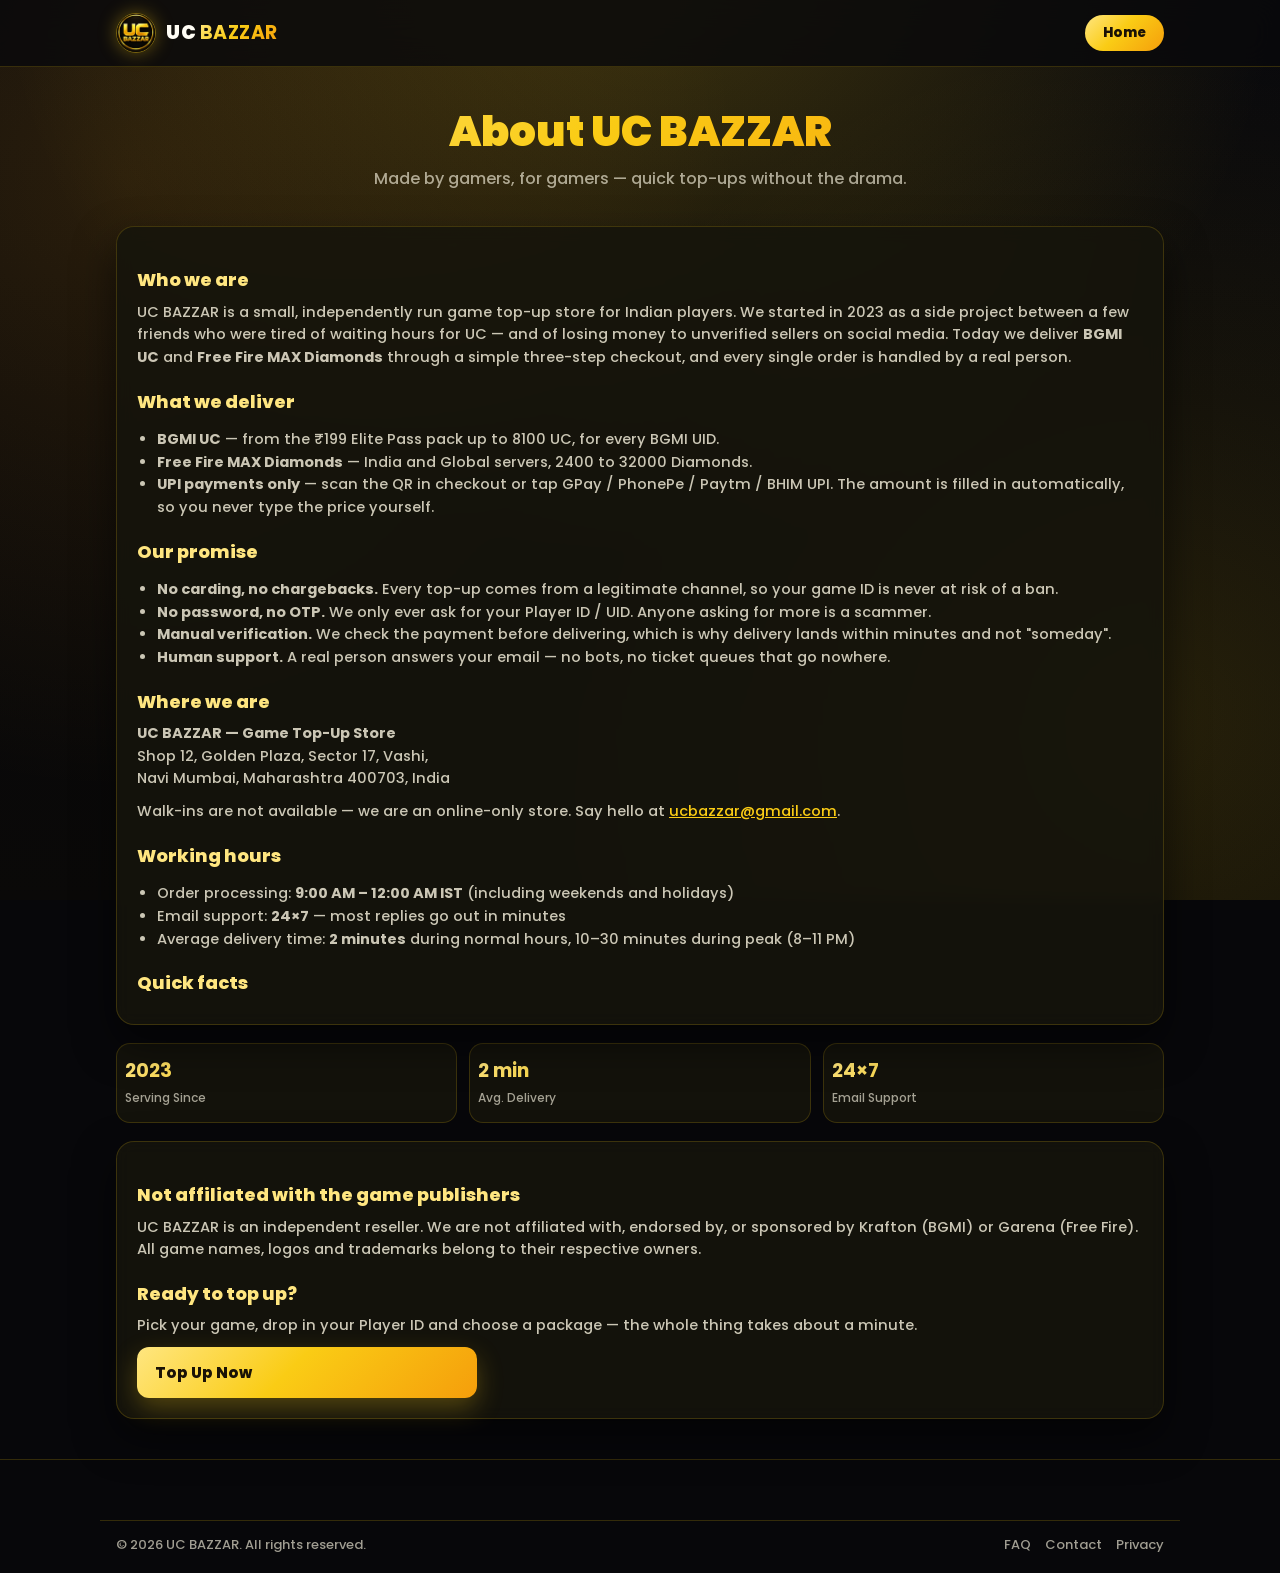
==== about.html @ 2f3c51be "Updated 1.0" ====
<!doctype html>
<html lang="en">
<head>
<meta charset="utf-8" />
<meta name="viewport" content="width=device-width, initial-scale=1" />
<title>About Us — UC BAZZAR</title>
<meta name="description" content="About UC BAZZAR — a fast, secure BGMI UC and Free Fire MAX diamond top-up store for Indian players. Real support, UPI-only payments, no carding and no ID ban risk." />
<link rel="icon" href="Assests/uc_bazzar_logo.jpg" />
<link href="https://fonts.googleapis.com/css2?family=Poppins:wght@500;600;700;800;900&display=swap" rel="stylesheet" />
<link rel="stylesheet" href="styles.css" />
</head>
<body class="gradient-bg">
<div class="bg-glow" aria-hidden="true"></div>
<header class="site-header">
  <div class="wrap header-inner">
    <a class="brand" href="index.html"><img class="brand-logo" src="Assests/uc_bazzar_logo.jpg" alt="UC BAZZAR" /><span class="brand-name">UC <b>BAZZAR</b></span></a>
    <a class="home-btn" href="index.html">Home</a>
  </div>
</header>

<main class="wrap">
  <div class="page-head"><h1>About UC BAZZAR</h1><p>Made by gamers, for gamers — quick top-ups without the drama.</p></div>

  <div class="card prose">
    <h2>Who we are</h2>
    <p>UC BAZZAR is a small, independently run game top-up store for Indian players. We started in 2023 as a
    side project between a few friends who were tired of waiting hours for UC — and of losing money to
    unverified sellers on social media. Today we deliver <b>BGMI UC</b> and <b>Free Fire MAX Diamonds</b>
    through a simple three-step checkout, and every single order is handled by a real person.</p>

    <h2>What we deliver</h2>
    <ul>
      <li><b>BGMI UC</b> — from the ₹199 Elite Pass pack up to 8100 UC, for every BGMI UID.</li>
      <li><b>Free Fire MAX Diamonds</b> — India and Global servers, 2400 to 32000 Diamonds.</li>
      <li><b>UPI payments only</b> — scan the QR in checkout or tap GPay / PhonePe / Paytm / BHIM UPI.
          The amount is filled in automatically, so you never type the price yourself.</li>
    </ul>

    <h2>Our promise</h2>
    <ul>
      <li><b>No carding, no chargebacks.</b> Every top-up comes from a legitimate channel, so your game ID is never at risk of a ban.</li>
      <li><b>No password, no OTP.</b> We only ever ask for your Player ID / UID. Anyone asking for more is a scammer.</li>
      <li><b>Manual verification.</b> We check the payment before delivering, which is why delivery lands within minutes and not "someday".</li>
      <li><b>Human support.</b> A real person answers your email — no bots, no ticket queues that go nowhere.</li>
    </ul>

    <h2>Where we are</h2>
    <p><b>UC BAZZAR — Game Top-Up Store</b><br />
    Shop 12, Golden Plaza, Sector 17, Vashi,<br />
    Navi Mumbai, Maharashtra 400703, India</p>
    <p class="muted">Walk-ins are not available — we are an online-only store. Say hello at
    <a data-email data-email-text href="#">…</a>.</p>

    <h2>Working hours</h2>
    <ul>
      <li>Order processing: <b>9:00 AM – 12:00 AM IST</b> (including weekends and holidays)</li>
      <li>Email support: <b>24×7</b> — most replies go out in minutes</li>
      <li>Average delivery time: <b>2 minutes</b> during normal hours, 10–30 minutes during peak (8–11 PM)</li>
    </ul>

    <h2>Quick facts</h2>
  </div>

  <div class="stats" style="margin-bottom:18px">
    <div class="stat"><b>2023</b><span>Serving Since</span></div>
    <div class="stat"><b>2 min</b><span>Avg. Delivery</span></div>
    <div class="stat"><b>24×7</b><span>Email Support</span></div>
  </div>

  <div class="card prose">
    <h2>Not affiliated with the game publishers</h2>
    <p>UC BAZZAR is an independent reseller. We are not affiliated with, endorsed by, or sponsored by
    Krafton (BGMI) or Garena (Free Fire). All game names, logos and trademarks belong to their respective owners.</p>

    <h2>Ready to top up?</h2>
    <p>Pick your game, drop in your Player ID and choose a package — the whole thing takes about a minute.</p>
    <a class="btn btn-primary" href="index.html#store" style="max-width:340px">Top Up Now</a>
  </div>
</main>

<footer class="site-footer">
  <div class="wrap footer-bottom">
    <span>© <span data-year>2026</span> UC BAZZAR. All rights reserved.</span>
    <span class="tag-row"><a href="faq.html">FAQ</a><a href="contact.html">Contact</a><a href="privacy.html">Privacy</a></span>
  </div>
</footer>
<script src="config.js"></script>
</body>
</html>
---- styles.css ----
/* ==========================================================================
   UC BAZZAR — dark + gold/yellow gaming theme
   ========================================================================== */

:root {
  --bg:          #07070a;
  --bg-soft:     #100f0c;
  --panel:       rgba(22, 20, 12, 0.86);
  --panel-2:     rgba(28, 25, 14, 0.9);
  --line:        rgba(250, 204, 21, 0.18);
  --line-strong: rgba(250, 204, 21, 0.45);
  --text:        #fffdf5;
  --muted:       rgba(255, 250, 230, 0.62);
  --gold-1:      #ffe680;
  --gold-2:      #facc15;
  --gold-3:      #f59e0b;
  --grad:        linear-gradient(135deg, var(--gold-1) 0%, var(--gold-2) 45%, var(--gold-3) 100%);
  --radius:      18px;
  --shadow:      0 18px 40px rgba(0, 0, 0, 0.55);
}

* { box-sizing: border-box; }

html, body { margin: 0; padding: 0; }

body {
  min-height: 100%;
  background: var(--bg);
  color: var(--text);
  font-family: "Poppins", system-ui, -apple-system, "Segoe UI", sans-serif;
  font-weight: 500;
  line-height: 1.55;
  -webkit-font-smoothing: antialiased;
  overflow-x: hidden;
}

/* ambient yellow glow behind everything */
.bg-glow {
  position: fixed;
  inset: 0;
  z-index: -1;
  pointer-events: none;
  background:
    radial-gradient(circle at 50% -10%, rgba(250, 204, 21, 0.22) 0%, transparent 55%),
    radial-gradient(circle at 10% 20%, rgba(245, 158, 11, 0.14) 0%, transparent 45%),
    radial-gradient(circle at 90% 80%, rgba(250, 204, 21, 0.12) 0%, transparent 50%),
    linear-gradient(180deg, #0a0a0d 0%, var(--bg) 45%, #0a0908 100%);
}

img { max-width: 100%; display: block; }
a { color: inherit; text-decoration: none; }
h1, h2, h3, h4 { margin: 0 0 10px; line-height: 1.2; font-weight: 800; }
p { margin: 0 0 10px; }

.wrap { width: 100%; max-width: 1080px; margin: 0 auto; padding: 0 16px; }
.hidden { display: none !important; }
.center { text-align: center; }
.muted { color: var(--muted); font-size: 14px; }
.tiny { font-size: 12.5px; }
.grad {
  background: var(--grad);
  -webkit-background-clip: text;
  background-clip: text;
  color: transparent;
}

/* =========================== HEADER =========================== */
.site-header {
  position: sticky;
  top: 0;
  z-index: 60;
  background: rgba(9, 9, 11, 0.82);
  backdrop-filter: blur(14px);
  border-bottom: 1px solid var(--line);
}
.header-inner { display: flex; align-items: center; justify-content: space-between; gap: 12px; height: 66px; }

.brand { display: flex; align-items: center; gap: 10px; }
.brand-logo {
  width: 40px; height: 40px; border-radius: 50%;
  object-fit: cover;
  border: 1.5px solid var(--line-strong);
  box-shadow: 0 0 18px rgba(250, 204, 21, 0.35);
}
.brand-name { font-size: 19px; font-weight: 900; letter-spacing: 0.5px; white-space: nowrap; }
@media (max-width: 359px) {
  .brand-name { font-size: 15.5px; }
  .brand-logo { width: 34px; height: 34px; }
  .header-inner { height: 58px; }
}
.brand-name b { background: var(--grad); -webkit-background-clip: text; background-clip: text; color: transparent; }

.site-nav { display: flex; align-items: center; gap: 20px; font-size: 14.5px; font-weight: 600; }
.site-nav a { color: var(--muted); transition: color 0.2s; }
.site-nav a:hover { color: var(--gold-2); }
.nav-toggle {
  display: none;
  flex-direction: column; gap: 5px;
  background: none; border: 0; cursor: pointer; padding: 8px;
}
.nav-toggle span { width: 24px; height: 2px; background: var(--gold-2); border-radius: 2px; }

/* =========================== HERO =========================== */
.hero { padding: 44px 0 8px; text-align: center; }
.hero-logo {
  width: 118px; height: 118px; margin: 0 auto 18px;
  border-radius: 50%; object-fit: cover;
  border: 2px solid var(--line-strong);
  box-shadow: 0 0 45px rgba(250, 204, 21, 0.45);
  animation: floaty 5s ease-in-out infinite;
}
@keyframes floaty { 0%,100% { transform: translateY(0); } 50% { transform: translateY(-8px); } }

.hero-title {
  font-size: clamp(38px, 11vw, 68px);
  font-weight: 900;
  letter-spacing: 1px;
  background: var(--grad);
  -webkit-background-clip: text; background-clip: text; color: transparent;
  filter: drop-shadow(0 6px 26px rgba(250, 204, 21, 0.28));
}
.hero-sub { font-size: clamp(16px, 4.4vw, 22px); font-weight: 700; color: #fdf6dd; }

.badge-row { display: flex; flex-wrap: wrap; gap: 10px; justify-content: center; margin: 16px 0 22px; }
.pill {
  font-size: 13.5px; font-weight: 700;
  padding: 8px 16px; border-radius: 999px;
  background: rgba(250, 204, 21, 0.1);
  border: 1px solid var(--line);
  color: var(--gold-1);
}

.stats {
  display: grid;
  grid-template-columns: repeat(3, 1fr);
  gap: 12px; margin-bottom: 8px;
}
@media (max-width: 359px) {
  .stats { gap: 8px; }
}
.stat {
  background: var(--panel); border: 1px solid var(--line);
  border-radius: 14px; padding: 12px 8px;
}
.stat b { display: block; font-size: 19px; background: var(--grad); -webkit-background-clip: text; background-clip: text; color: transparent; }
.stat span { font-size: 12px; color: var(--muted); }

/* =========================== CARDS =========================== */
.card {
  background: var(--panel);
  border: 1px solid var(--line);
  border-radius: var(--radius);
  padding: 20px;
  margin: 18px 0;
  box-shadow: var(--shadow);
  backdrop-filter: blur(8px);
}
.card-title { font-size: 19px; display: flex; align-items: center; gap: 8px; }
.card-title::after {
  content: ""; flex: 1; height: 1px;
  background: linear-gradient(90deg, var(--line-strong), transparent);
}

/* game select */
.game-grid { display: grid; grid-template-columns: 1fr 1fr; gap: 14px; }
.game-card {
  display: flex; align-items: center; gap: 14px;
  background: var(--panel-2);
  border: 1.5px solid var(--line);
  border-radius: 16px;
  padding: 12px;
  cursor: pointer; text-align: left;
  color: inherit; font: inherit;
  transition: transform 0.18s, border-color 0.18s, box-shadow 0.18s;
}
.game-card:hover { transform: translateY(-3px); border-color: var(--line-strong); }
.game-card.active {
  border-color: var(--gold-2);
  box-shadow: 0 0 0 2px rgba(250, 204, 21, 0.35), 0 0 28px rgba(250, 204, 21, 0.25);
}
.game-card img { width: 56px; height: 56px; border-radius: 12px; object-fit: cover; }
.game-card .gc-name { font-weight: 800; font-size: 15.5px; }
.game-card .gc-tag { font-size: 12.5px; color: var(--muted); }

/* form */
.field-label { display: block; font-size: 13.5px; font-weight: 700; color: var(--gold-1); margin: 14px 0 6px; }
.input {
  width: 100%;
  background: #0d0c08;
  border: 1.5px solid var(--line);
  border-radius: 12px;
  padding: 13px 14px;
  color: var(--text); font-family: inherit; font-size: 15px; font-weight: 600;
  outline: none; transition: border-color 0.18s, box-shadow 0.18s;
}
.id-field { display: flex; gap: 8px; align-items: stretch; }
.id-field .input { flex: 1; }
.paste-btn { flex: 0 0 auto; font-size: 13px; padding: 0 14px; white-space: nowrap; }
.paste-btn:active { transform: scale(0.97); }

.input:focus { border-color: var(--gold-2); box-shadow: 0 0 0 3px rgba(250, 204, 21, 0.18); }
.input.invalid { border-color: #ef4444; box-shadow: 0 0 0 3px rgba(239, 68, 68, 0.18); }
/* player ID reached 8–12 digits */
.input.valid { border-color: #22c55e; box-shadow: 0 0 0 3px rgba(34, 197, 94, 0.18); }
.input.valid:focus { border-color: #22c55e; box-shadow: 0 0 0 3px rgba(34, 197, 94, 0.22); }
select.input { appearance: none; cursor: pointer; }
.note {
  font-size: 12.8px; color: var(--muted);
  margin: 12px 0; padding: 10px 12px;
  background: rgba(250, 204, 21, 0.06);
  border-left: 3px solid var(--gold-3);
  border-radius: 8px;
}

/* buttons */
.btn {
  display: block; width: 100%;
  border: 0; border-radius: 12px;
  padding: 14px 18px;
  font-family: inherit; font-size: 15px; font-weight: 800; letter-spacing: 0.4px;
  cursor: pointer; transition: transform 0.15s, filter 0.15s, opacity 0.15s;
}
.btn:active { transform: scale(0.99); }
.btn-primary {
  background: var(--grad);
  color: #1a1206;
  box-shadow: 0 10px 26px rgba(250, 204, 21, 0.28);
}
.btn-primary:hover:not(:disabled) { filter: brightness(1.07); }
.btn-primary:disabled { opacity: 0.45; cursor: not-allowed; box-shadow: none; }
.btn-ghost {
  margin-top: 6px;
  background: rgba(250, 204, 21, 0.09);
  color: var(--gold-1);
  border: 1.5px solid var(--line);
}
.btn-ghost:hover { border-color: var(--line-strong); }

/* packages */
.game-hint { font-size: 13.5px; color: var(--muted); }
.pack-grid { display: grid; grid-template-columns: repeat(2, 1fr); gap: 12px; margin-top: 14px; }
.pack-card {
  position: relative;
  background: var(--panel-2);
  border: 1.5px solid var(--line);
  border-radius: 14px;
  padding: 16px 10px;
  text-align: center; cursor: pointer;
  color: inherit; font: inherit;
  transition: transform 0.18s, border-color 0.18s, box-shadow 0.18s;
}
.pack-card:hover { transform: translateY(-3px); border-color: var(--line-strong); }
.pack-card.active {
  border-color: var(--gold-2);
  background: linear-gradient(180deg, rgba(250, 204, 21, 0.14), rgba(250, 204, 21, 0.03));
  box-shadow: 0 0 0 2px rgba(250, 204, 21, 0.3), 0 0 26px rgba(250, 204, 21, 0.2);
}
.pack-card img { width: 46px; height: 46px; margin: 0 auto 8px; object-fit: contain; }
.pack-card .pk-name { font-weight: 800; font-size: 14.5px; }
.pack-card .pk-price { font-size: 18px; font-weight: 900; margin-top: 4px; background: var(--grad); -webkit-background-clip: text; background-clip: text; color: transparent; }
.pack-card .pk-old { font-size: 12px; color: var(--muted); text-decoration: line-through; }
.pack-tag {
  position: absolute; top: -9px; left: 50%; transform: translateX(-50%);
  font-size: 10.5px; font-weight: 800; letter-spacing: 0.6px;
  padding: 3px 10px; border-radius: 999px;
  background: var(--grad); color: #1a1206; white-space: nowrap;
}

/* summary */
.summary { border-color: var(--line-strong); background: linear-gradient(160deg, rgba(250, 204, 21, 0.06), rgba(20, 18, 10, 0.92)); }
.summary-head { display: flex; justify-content: space-between; font-size: 13.5px; font-weight: 700; }
.summary-game { color: var(--gold-1); }
.secure { color: var(--muted); }
.summary-body { display: flex; justify-content: space-between; align-items: flex-end; gap: 14px; margin: 14px 0 18px; }
.sum-pack { font-size: 17px; font-weight: 800; }
.sum-total-wrap { text-align: right; }
.sum-total { font-size: 34px; font-weight: 900; line-height: 1; background: var(--grad); -webkit-background-clip: text; background-clip: text; color: transparent; }
.foot-note { text-align: center; font-size: 12.5px; color: var(--muted); margin: 12px 0 0; }

/* =========================== SECTIONS =========================== */
.section { margin: 46px auto; }
.section-title { text-align: center; font-size: clamp(24px, 6.5vw, 34px); font-weight: 900; }
.feature-grid { display: grid; grid-template-columns: repeat(auto-fit, minmax(220px, 1fr)); gap: 14px; margin-top: 20px; }
.feature { margin: 0; }
.feature .ico { font-size: 26px; }
.feature h3 { font-size: 16.5px; }
.feature p { font-size: 14px; color: var(--muted); margin: 0; }
.quote p { font-size: 14.5px; color: var(--text); font-style: italic; }
.quote .who { font-size: 13px; color: var(--gold-2); font-weight: 700; display: block; }
.quote .src {
  display: inline-flex; align-items: center; gap: 4px;
  font-size: 11px; font-weight: 700;
  padding: 2px 9px; border-radius: 999px;
  margin-top: 5px; align-self: flex-start;
  background: rgba(255, 255, 255, 0.06);
  border: 1px solid rgba(255, 255, 255, 0.12);
  color: var(--muted);
}
.src-instagram { color: #f0abfc; border-color: rgba(240, 171, 252, 0.35); }
.src-youtube { color: #fca5a5; border-color: rgba(252, 165, 165, 0.35); }
.src-telegram { color: #7dd3fc; border-color: rgba(125, 211, 252, 0.35); }
.src-whatsapp { color: #86efac; border-color: rgba(134, 239, 172, 0.35); }

/* horizontally scrolling review columns */
.reviews-scroller {
  margin-top: 18px;
  overflow-x: auto;
  /* no scroll-snap: it fights the continuous auto-scroll and jumps back */
  scroll-snap-type: none;
  overscroll-behavior-x: contain;
  -webkit-overflow-scrolling: touch;
  padding-bottom: 12px;
  scrollbar-width: thin;
  scrollbar-color: var(--line-strong) transparent;
}
.reviews-scroller::-webkit-scrollbar { height: 6px; }
.reviews-scroller::-webkit-scrollbar-thumb { background: var(--line-strong); border-radius: 3px; }
.reviews-track {
  display: grid;
  grid-auto-flow: column;
  grid-auto-columns: min(78vw, 320px);
  gap: 12px;
  padding: 4px 4px 8px;
}
.reviews-track .quote {
  display: flex; flex-direction: column; justify-content: space-between;
  min-height: 160px;
  margin: 0;
}
@media (min-width: 761px) {
  .reviews-track { grid-auto-columns: min(360px, 30%); }
}

.faq-item { padding: 0; overflow: hidden; }
.faq-item summary {
  cursor: pointer; list-style: none;
  padding: 15px 20px; font-weight: 700; font-size: 15px;
  display: flex; justify-content: space-between; gap: 12px;
}
.faq-item summary::-webkit-details-marker { display: none; }
.faq-item summary::after { content: "＋"; color: var(--gold-2); font-weight: 900; }
.faq-item[open] summary::after { content: "－"; }
.faq-item p { padding: 0 20px 16px; margin: 0; color: var(--muted); font-size: 14px; }

/* =========================== FOOTER =========================== */
.site-footer { border-top: 1px solid var(--line); background: rgba(8, 8, 10, 0.9); margin-top: 40px; padding: 34px 0 18px; }
.footer-inner { display: grid; grid-template-columns: 2fr 1fr 1fr; gap: 26px; }
.footer-brand { display: flex; gap: 14px; align-items: flex-start; }
.footer-brand p { max-width: 320px; }
.footer-col h4 { font-size: 14px; color: var(--gold-1); text-transform: uppercase; letter-spacing: 0.6px; }
.footer-col a { display: block; font-size: 14px; color: var(--muted); padding: 3px 0; }
.footer-col a:hover { color: var(--gold-2); }
.footer-bottom {
  display: flex; justify-content: space-between; align-items: center; gap: 12px; flex-wrap: wrap;
  border-top: 1px solid var(--line); margin-top: 26px; padding-top: 14px;
  font-size: 13px; color: var(--muted);
}
.tag-row { display: flex; gap: 14px; }
.tag-row em { font-style: normal; }

/* =========================== MODAL =========================== */
.modal { position: fixed; inset: 0; z-index: 100; display: none; }
.modal.open { display: block; }
.modal-backdrop { position: absolute; inset: 0; background: rgba(3, 3, 5, 0.78); backdrop-filter: blur(4px); }
.modal-card {
  position: relative;
  max-width: 440px; width: calc(100% - 24px);
  max-height: 92vh; overflow-y: auto;
  margin: 4vh auto; padding: 22px;
  background: linear-gradient(170deg, #1b1810 0%, #100f0a 100%);
  border: 1.5px solid var(--line-strong);
  border-radius: 20px;
  box-shadow: 0 30px 80px rgba(0, 0, 0, 0.7);
  animation: pop 0.25s ease-out;
}
@keyframes pop { from { transform: translateY(14px) scale(0.98); opacity: 0; } to { transform: none; opacity: 1; } }
.modal-close {
  position: absolute; top: 12px; right: 14px;
  background: rgba(250, 204, 21, 0.1); border: 1px solid var(--line);
  color: var(--gold-1); width: 32px; height: 32px; border-radius: 50%;
  font-size: 15px; cursor: pointer;
}
.modal-title { font-size: 20px; text-align: center; }
.modal-summary {
  display: flex; justify-content: space-between; align-items: center; gap: 8px;
  font-size: 14px; font-weight: 700;
  background: rgba(250, 204, 21, 0.07);
  border: 1px solid var(--line);
  border-radius: 12px; padding: 10px 14px; margin-bottom: 16px;
}
.qr-box {
  background: #fff; border-radius: 16px; padding: 12px;
  width: 240px; margin: 0 auto 14px;
  display: flex; align-items: center; justify-content: center;
  min-height: 240px;
  box-shadow: 0 0 0 6px rgba(250, 204, 21, 0.14);
}
.qr-box img { width: 216px; height: 216px; object-fit: contain; }
.qr-fallback { color: #333; font-size: 12px; text-align: center; }
.qr-fallback p { margin-bottom: 8px; }
.qr-fallback code { word-break: break-all; font-size: 11px; }

.upi-line { display: flex; align-items: center; justify-content: center; gap: 8px; font-size: 14px; margin: 6px 0; }
.mini-btn {
  background: rgba(250, 204, 21, 0.12); border: 1px solid var(--line);
  color: var(--gold-1); font-family: inherit; font-size: 12px; font-weight: 700;
  padding: 4px 10px; border-radius: 999px; cursor: pointer;
}
.app-row { display: grid; grid-template-columns: repeat(2, 1fr); gap: 10px; margin: 14px 0 10px; }
.app-btn {
  display: flex; align-items: center; justify-content: center; gap: 8px;
  font-size: 14px; font-weight: 800;
  padding: 10px 8px; border-radius: 12px;
  background: rgba(250, 204, 21, 0.1);
  border: 1.5px solid var(--line);
  color: var(--gold-1);
  transition: background 0.18s, border-color 0.18s, box-shadow 0.18s;
}
.mail-link { color: var(--gold-2); text-decoration: underline; word-break: break-all; }

.app-btn img {
  width: 30px; height: 30px; flex: 0 0 auto;
  object-fit: contain;
  background: #fff;
  border-radius: 7px;
  padding: 3px;
}
.app-btn:hover { border-color: var(--line-strong); box-shadow: 0 0 0 2px rgba(250, 204, 21, 0.22); }
.app-btn:active { transform: scale(0.98); }

/* ==================== PLAYER ID VERIFY POPUP ==================== */
/* this popup sits in the exact middle of the screen (payment modal stays top) */
#verifyModal.open {
  display: grid;
  place-items: center;      /* centering without transform, so the pop-in cannot shift it */
  padding: 16px;
  overflow-y: auto;
}
#verifyModal .verify-card {
  position: relative;
  margin: 0;
  width: 100%;
  max-width: 370px;
  max-height: 88vh;
  overflow-y: auto;
  text-align: center;
  animation: verifyIn 0.2s ease-out;
  align-self: center;
  justify-self: center;
}
@keyframes verifyIn { from { opacity: 0; } to { opacity: 1; } }
.verify-ico { font-size: 46px; line-height: 1; margin: 6px 0 12px; }
.verify-title { font-size: 19px; margin: 0 0 8px; }
.verify-msg { color: var(--muted); font-size: 14px; line-height: 1.5; margin: 0 0 18px; }
.verify-msg b { color: var(--gold-1); word-break: break-all; }
#verifyModal.ok .verify-title { color: #86efac; }
#verifyModal.bad .verify-title { color: #fca5a5; }
#verifyModal.bad .verify-card { border-color: rgba(239, 68, 68, 0.45); }
#verifyModal .btn { width: 100%; margin-top: 0; }
#verifyModal .modal-close { position: absolute; }

.toast-wrap { position: fixed; left: 50%; bottom: 22px; transform: translateX(-50%); z-index: 200; display: flex; flex-direction: column; gap: 8px; align-items: center; width: max-content; max-width: 92vw; }
.toast {
  background: linear-gradient(135deg, #1d1a10, #12100a);
  border: 1px solid var(--line-strong);
  color: var(--gold-1);
  padding: 11px 18px; border-radius: 999px;
  font-size: 13.5px; font-weight: 700;
  box-shadow: var(--shadow);
  animation: toastIn 0.22s ease-out;
}
.toast.err { border-color: rgba(239, 68, 68, 0.6); color: #fca5a5; }
@keyframes toastIn { from { transform: translateY(10px); opacity: 0; } to { transform: none; opacity: 1; } }

/* =========================== PAYMENT HISTORY =========================== */
.history-list { display: grid; gap: 12px; max-width: 640px; margin: 0 auto; }
.history-empty { text-align: center; color: var(--muted); margin: 0; }
.history-item { margin: 0; }
.h-row { display: flex; justify-content: space-between; gap: 12px; align-items: flex-start; }
.h-pack { font-weight: 800; font-size: 15.5px; }
.h-amount { font-size: 18px; font-weight: 900; background: var(--grad); -webkit-background-clip: text; background-clip: text; color: transparent; }
.h-side { text-align: right; }
.h-status { display: inline-flex; align-items: center; gap: 5px; font-size: 12.5px; font-weight: 800; padding: 3px 10px; border-radius: 999px; margin-top: 4px; }

/* banner shown right after the customer pays — payment is verifying, not done */
.paid-banner {
  display: flex; align-items: center; gap: 12px;
  max-width: 640px; margin: 0 auto 16px;
  background: linear-gradient(135deg, rgba(250, 204, 21, 0.16), rgba(250, 204, 21, 0.05));
  border: 1px solid var(--line-strong);
  border-radius: 14px; padding: 14px 16px;
  animation: pop 0.3s ease-out;
}
.paid-banner .pb-ico { font-size: 26px; }
.paid-banner b { color: var(--gold-1); }
.paid-banner span { font-size: 13.5px; color: rgba(255, 250, 230, 0.8); display: block; }
.paid-banner.fade-out { opacity: 0; transform: translateY(-8px); transition: opacity 0.6s, transform 0.6s; }
.paid-banner.hidden { display: none; }

/* stats strip on history page */
.hist-stats { display: grid; grid-template-columns: repeat(4, 1fr); gap: 10px; max-width: 640px; margin: 0 auto 30px; }
.hist-stats.hidden { display: none; }
.hs { background: var(--panel); border: 1px solid var(--line); border-radius: 12px; padding: 10px 6px; text-align: center; }
.hs b { display: block; font-size: 20px; font-weight: 900; color: var(--text); }
.hs span { font-size: 11px; color: var(--muted); }
.hs-verifying { border-color: var(--line-strong); }
.hs-verifying b { background: var(--grad); -webkit-background-clip: text; background-clip: text; color: transparent; }
.hs-delivered { border-color: rgba(34, 197, 94, 0.35); }
.hs-delivered b { color: #86efac; }
.hs-failed { border-color: rgba(239, 68, 68, 0.35); }
.hs-failed b { color: #fca5a5; }
@media (max-width: 420px) {
  .hist-stats { grid-template-columns: repeat(2, 1fr); }
}
.st-verifying { background: rgba(250, 204, 21, 0.12); color: var(--gold-1); border: 1px solid var(--line-strong); }
.st-delivered { background: rgba(34, 197, 94, 0.14); color: #86efac; border: 1px solid rgba(34, 197, 94, 0.4); }
.st-failed { background: rgba(239, 68, 68, 0.12); color: #fca5a5; border: 1px solid rgba(239, 68, 68, 0.4); }

/* reset option on the history page */
.hist-actions { display: flex; justify-content: center; margin: 0 auto 34px; max-width: 640px; }
.hist-actions.hidden { display: none; }
.btn-reset {
  background: transparent; border: 1px solid rgba(239, 68, 68, 0.45);
  color: #fca5a5; font-family: inherit; font-weight: 800;
  font-size: 13.5px; padding: 10px 20px; border-radius: 999px; cursor: pointer;
}
.btn-reset:hover { background: rgba(239, 68, 68, 0.12); }
.history-item.st-verifying { border-color: var(--line-strong); }
.history-item.st-failed { border-color: rgba(239, 68, 68, 0.35); }
.history-item.st-delivered { border-color: rgba(34, 197, 94, 0.3); }
.h-help { margin: 10px 0 0; font-size: 13px; color: #fca5a5; }

/* =========================== FEEDBACK FORM =========================== */
.feedback-card { margin-top: 18px; }
.feedback-card h3 { font-size: 17px; margin-bottom: 12px; }
.fb-row { display: flex; gap: 12px; align-items: center; margin-bottom: 10px; flex-wrap: wrap; }
.fb-row .input { flex: 1; min-width: 160px; }
.fb-stars { display: flex; gap: 2px; }
.fb-stars label { cursor: pointer; font-size: 22px; color: var(--gold-3); display: flex; align-items: center; }
.fb-stars input { position: absolute; opacity: 0; width: 1px; height: 1px; }
/* star rating (works even on old browsers without :has) */
.fb-stars label input { position: absolute; opacity: 0; width: 1px; height: 1px; }
.fb-stars label.sel { color: var(--gold-2); text-shadow: 0 0 12px rgba(250, 204, 21, 0.7); }
.fb-stars label.dim { color: rgba(245, 158, 11, 0.35); }
.fb-stars input:checked + span,
.fb-stars label.on span { color: var(--gold-2); }
.fb-stars label:hover { transform: scale(1.15); }
#fbText { resize: vertical; margin-bottom: 10px; min-height: 44px; }
.quote .stars { display: block; color: var(--gold-2); font-size: 13px; letter-spacing: 2px; margin: 6px 0 2px; }

/* =========================== LEGAL PAGES =========================== */
.page-head { padding: 40px 0 6px; text-align: center; }
.page-head h1 { font-size: clamp(28px, 8vw, 42px); font-weight: 900; background: var(--grad); -webkit-background-clip: text; background-clip: text; color: transparent; }
.page-head p { color: var(--muted); }
.prose h2 { font-size: 18px; margin-top: 22px; color: var(--gold-1); }
.prose p, .prose li { color: rgba(255, 250, 230, 0.78); font-size: 14.6px; }
.prose ul { padding-left: 20px; }
.prose a { color: var(--gold-2); text-decoration: underline; }
.prose a.btn { color: #1a1206; text-decoration: none; }

/* single Home button shown top-right on secondary pages */
.home-btn {
  flex: 0 0 auto;
  font-size: 13.5px; font-weight: 800;
  padding: 8px 18px; border-radius: 999px;
  background: var(--grad); color: #1a1206;
  white-space: nowrap;
}
.home-btn:hover { filter: brightness(1.08); }
@media (max-width: 379px) {
  .home-btn { font-size: 12.5px; padding: 7px 14px; }
  .brand-name { font-size: 14.5px; }
  .brand-logo { width: 30px; height: 30px; }
}

/* =========================== RESPONSIVE =========================== */
@media (max-width: 760px) {
  .nav-toggle { display: flex; }
  .site-nav:not(.static) {
    position: absolute; top: 66px; left: 0; right: 0;
    flex-direction: column; align-items: stretch; gap: 4px;
    background: rgba(10, 10, 12, 0.98);
    border-bottom: 1px solid var(--line);
    padding: 10px 16px 16px;
    display: none;
  }
  .site-nav:not(.static).open { display: flex; }
  .site-nav:not(.static) a { padding: 10px 0; border-bottom: 1px solid rgba(250, 204, 21, 0.08); }
  .footer-inner { grid-template-columns: 1fr 1fr; }
  .footer-brand { grid-column: 1 / -1; }
}

@media (max-width: 420px) {
  .pack-grid { grid-template-columns: 1fr 1fr; gap: 10px; }
  .game-card { flex-direction: column; text-align: center; gap: 8px; }
  .card { padding: 16px; }
}

/* very old / tiny phones (iPhone SE 1st gen, 320px Androids) */
@media (max-width: 359px) {
  html { font-size: 14px; }
  .wrap { padding: 0 10px; }
  .card { padding: 12px; border-radius: 14px; }
  .hero { padding-top: 28px; }
  .hero-logo { width: 92px; height: 92px; }
  .stats { gap: 8px; }
  .stat { padding: 9px 4px; border-radius: 11px; }
  .stat b { font-size: 16px; }
  .stat span { font-size: 10.5px; }
  .badge-row { gap: 6px; }
  .pill { font-size: 11.5px; padding: 6px 10px; }
  .pack-grid { gap: 8px; }
  .pack-card { padding: 12px 6px; }
  .pack-card .pk-price { font-size: 15.5px; }
  .game-card img { width: 46px; height: 46px; }
  .id-field { flex-wrap: wrap; }
  .paste-btn { flex: 1 0 100%; padding: 10px; }
  .app-row { grid-template-columns: 1fr 1fr; gap: 8px; }
  .app-btn { font-size: 12.5px; }
  .app-btn img { width: 24px; height: 24px; }
  .sum-total { font-size: 28px; }
  .modal-card { padding: 16px; }
  .qr-box { width: 200px; min-height: 200px; }
  .qr-box img { width: 180px; height: 180px; }
  .footer-inner { grid-template-columns: 1fr; }
  .btn { font-size: 13.5px; padding: 12px 12px; }
}

/* phones + small tablets in landscape where height is tight */
@media (max-height: 420px) and (orientation: landscape) {
  .hero { padding: 14px 0 4px; }
  .hero-logo { width: 64px; height: 64px; margin-bottom: 8px; }
  .hero-title { font-size: 30px; }
  .stats { display: none; }
}

/* very large screens keep the store readable, not stretched */
@media (min-width: 1600px) {
  .wrap { max-width: 1240px; }
}

/* foldables / tall phones with notches */
@supports (padding: max(0px)) {
  .site-header { padding-left: env(safe-area-inset-left); padding-right: env(safe-area-inset-right); }
  .toast-wrap { bottom: max(22px, env(safe-area-inset-bottom)); }
  .modal-card { margin-bottom: max(4vh, env(safe-area-inset-bottom)); }
}

/* pinch-zoom stays available for accessibility on every device */
@media (pointer: coarse) {
  .input, .btn, .mini-btn, .app-btn, .pack-card, .game-card { min-height: 44px; }
  .faq-item summary { min-height: 48px; }
}

@media (prefers-reduced-motion: reduce) {
  * { animation: none !important; transition: none !important; }
}
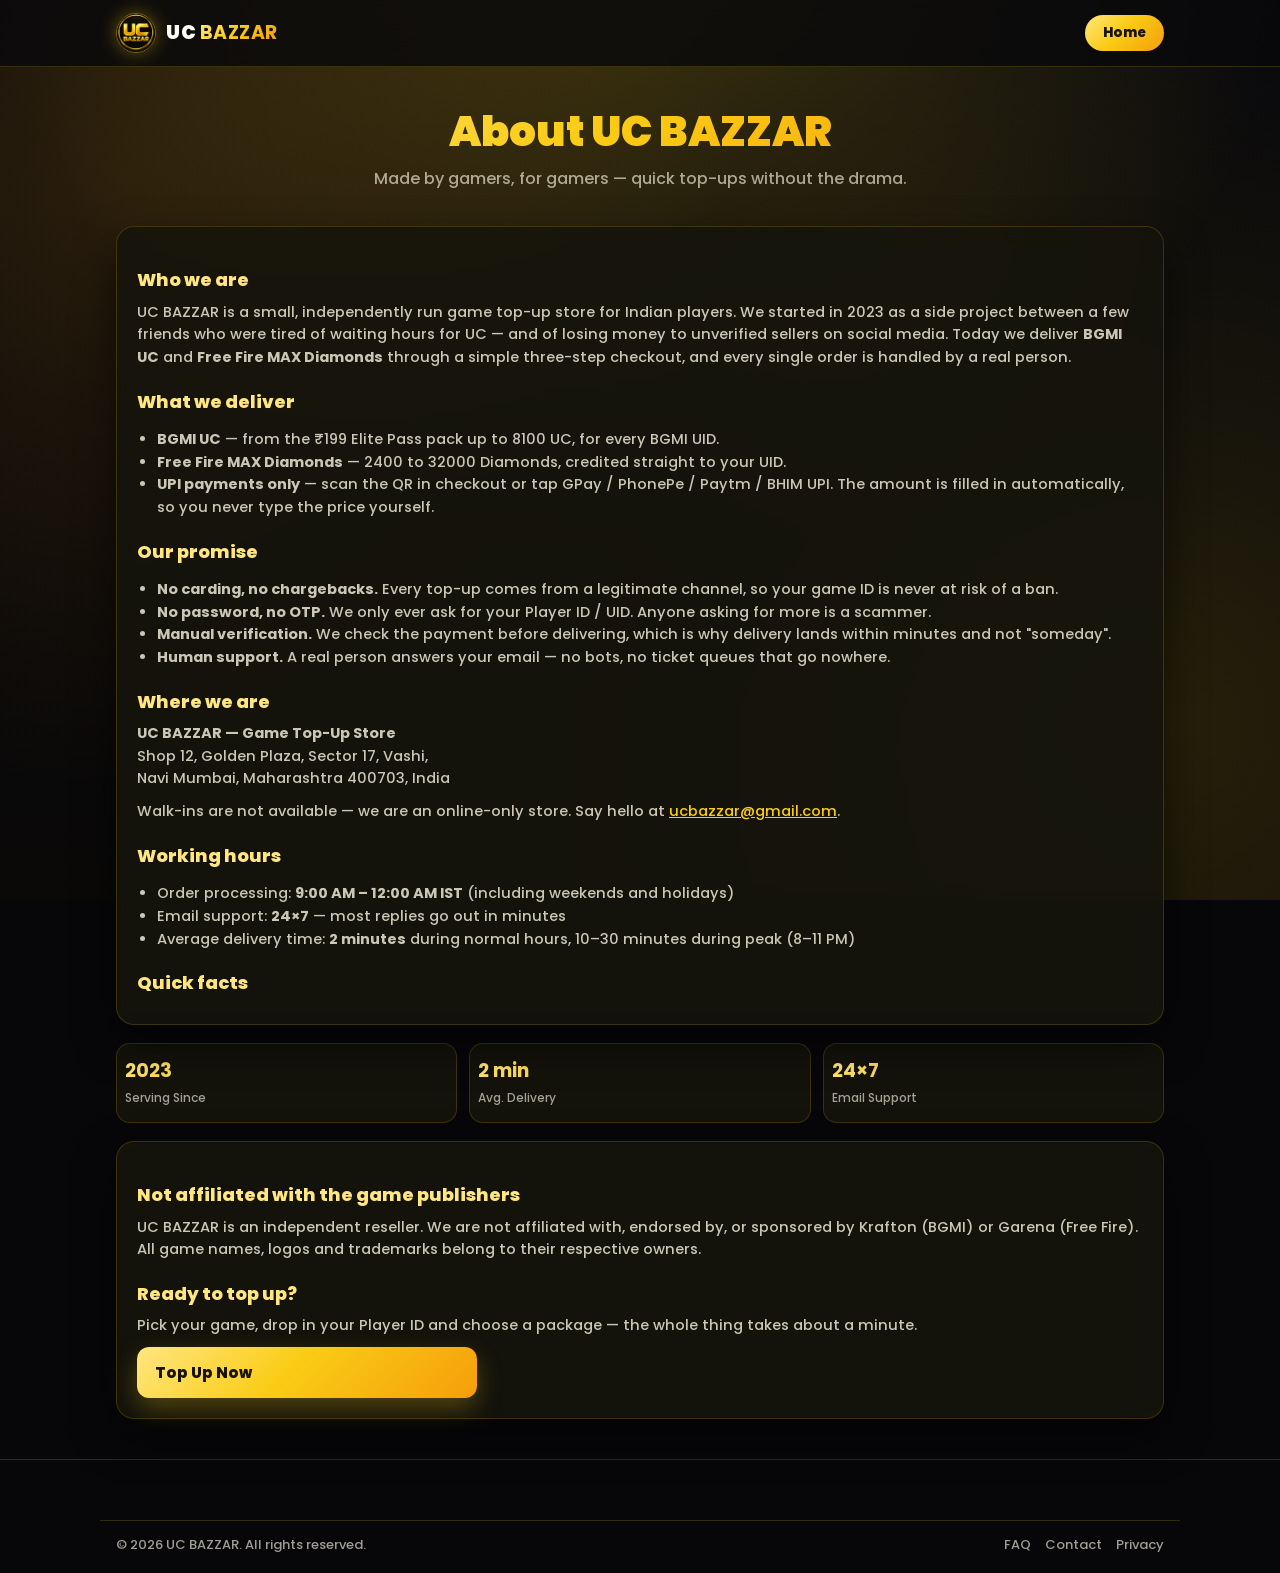
==== commit 149ce309: "UPDATE 1.4" ====
--- a/about.html
+++ b/about.html
@@ -4,8 +4,15 @@
 <meta charset="utf-8" />
 <meta name="viewport" content="width=device-width, initial-scale=1" />
 <title>About Us — UC BAZZAR</title>
-<meta name="description" content="About UC BAZZAR — a fast, secure BGMI UC and Free Fire MAX diamond top-up store for Indian players. Real support, UPI-only payments, no carding and no ID ban risk." />
-<link rel="icon" href="Assests/uc_bazzar_logo.jpg" />
+<meta name="description" content="About UC BAZZAR — a BGMI UC and Free Fire MAX diamond top-up store for Indian players, with real human support." />
+<link rel="canonical" href="https://ucbazzar.in/about.html" />
+<link rel="icon" href="/favicon.ico" sizes="any" />
+<link rel="icon" type="image/png" sizes="48x48" href="Assests/favicon-48.png" />
+<link rel="icon" type="image/png" sizes="96x96" href="Assests/favicon-96.png" />
+<link rel="icon" type="image/png" sizes="192x192" href="Assests/favicon-192.png" />
+<link rel="apple-touch-icon" href="Assests/apple-touch-icon.png" />
+<meta property="og:image" content="https://ucbazzar.in/Assests/og-image.png" />
+<meta name="twitter:card" content="summary_large_image" />
 <link href="https://fonts.googleapis.com/css2?family=Poppins:wght@500;600;700;800;900&display=swap" rel="stylesheet" />
 <link rel="stylesheet" href="styles.css" />
 </head>
@@ -31,7 +38,7 @@
     <h2>What we deliver</h2>
     <ul>
       <li><b>BGMI UC</b> — from the ₹199 Elite Pass pack up to 8100 UC, for every BGMI UID.</li>
-      <li><b>Free Fire MAX Diamonds</b> — India and Global servers, 2400 to 32000 Diamonds.</li>
+      <li><b>Free Fire MAX Diamonds</b> — 2400 to 32000 Diamonds, credited straight to your UID.</li>
       <li><b>UPI payments only</b> — scan the QR in checkout or tap GPay / PhonePe / Paytm / BHIM UPI.
           The amount is filled in automatically, so you never type the price yourself.</li>
     </ul>
--- a/styles.css
+++ b/styles.css
@@ -427,6 +427,13 @@
 }
 .app-btn:hover { border-color: var(--line-strong); box-shadow: 0 0 0 2px rgba(250, 204, 21, 0.22); }
 .app-btn:active { transform: scale(0.98); }
+
+/* payment note line inside the payment modal */
+.pay-note-line {
+  text-align: center; font-size: 12.8px; font-weight: 700;
+  color: var(--muted); margin: 10px 0 4px; word-break: break-word;
+}
+.pay-note-line b { color: var(--gold-1); font-weight: 800; }
 
 /* ==================== PLAYER ID VERIFY POPUP ==================== */
 /* this popup sits in the exact middle of the screen (payment modal stays top) */
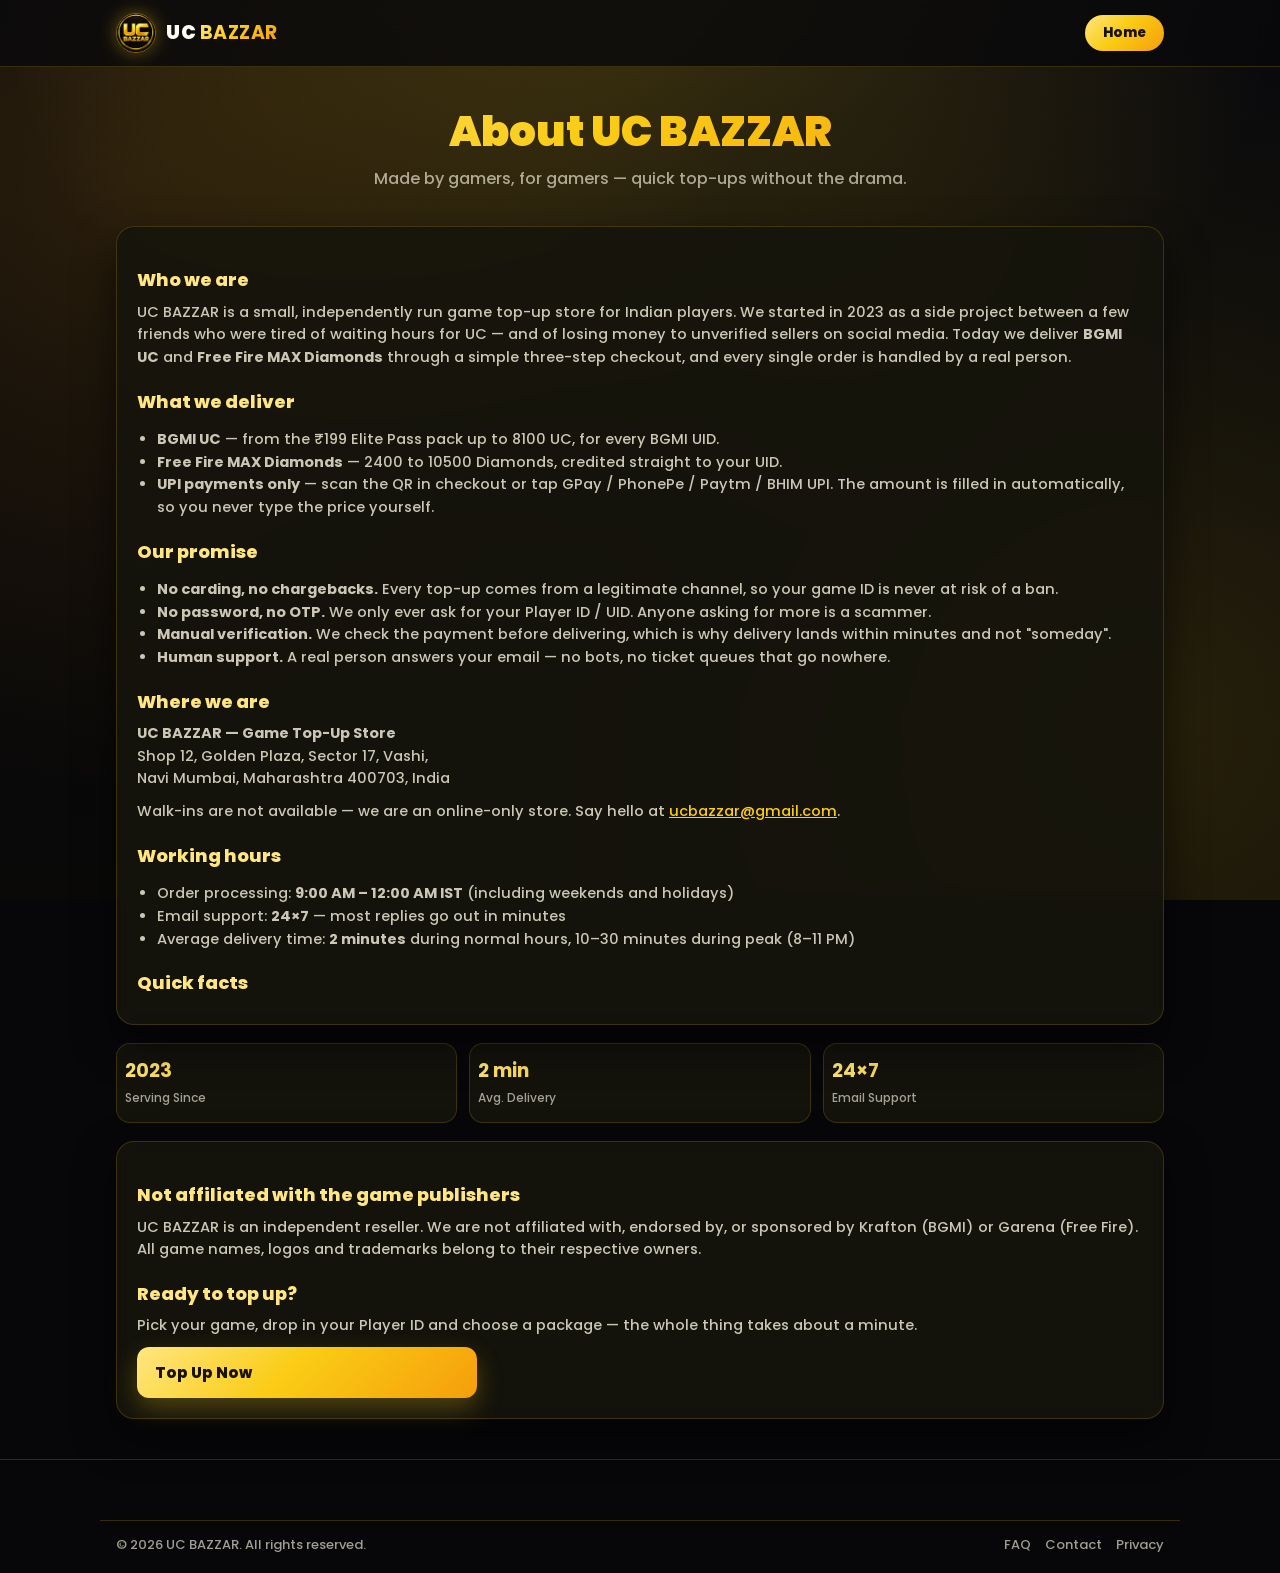
==== commit 16a49b7e: "UPDATE 1.5" ====
--- a/about.html
+++ b/about.html
@@ -38,7 +38,7 @@
     <h2>What we deliver</h2>
     <ul>
       <li><b>BGMI UC</b> — from the ₹199 Elite Pass pack up to 8100 UC, for every BGMI UID.</li>
-      <li><b>Free Fire MAX Diamonds</b> — 2400 to 32000 Diamonds, credited straight to your UID.</li>
+      <li><b>Free Fire MAX Diamonds</b> — 2400 to 10500 Diamonds, credited straight to your UID.</li>
       <li><b>UPI payments only</b> — scan the QR in checkout or tap GPay / PhonePe / Paytm / BHIM UPI.
           The amount is filled in automatically, so you never type the price yourself.</li>
     </ul>
--- a/styles.css
+++ b/styles.css
@@ -429,12 +429,6 @@
 .app-btn:active { transform: scale(0.98); }
 
 /* payment note line inside the payment modal */
-.pay-note-line {
-  text-align: center; font-size: 12.8px; font-weight: 700;
-  color: var(--muted); margin: 10px 0 4px; word-break: break-word;
-}
-.pay-note-line b { color: var(--gold-1); font-weight: 800; }
-
 /* ==================== PLAYER ID VERIFY POPUP ==================== */
 /* this popup sits in the exact middle of the screen (payment modal stays top) */
 #verifyModal.open {
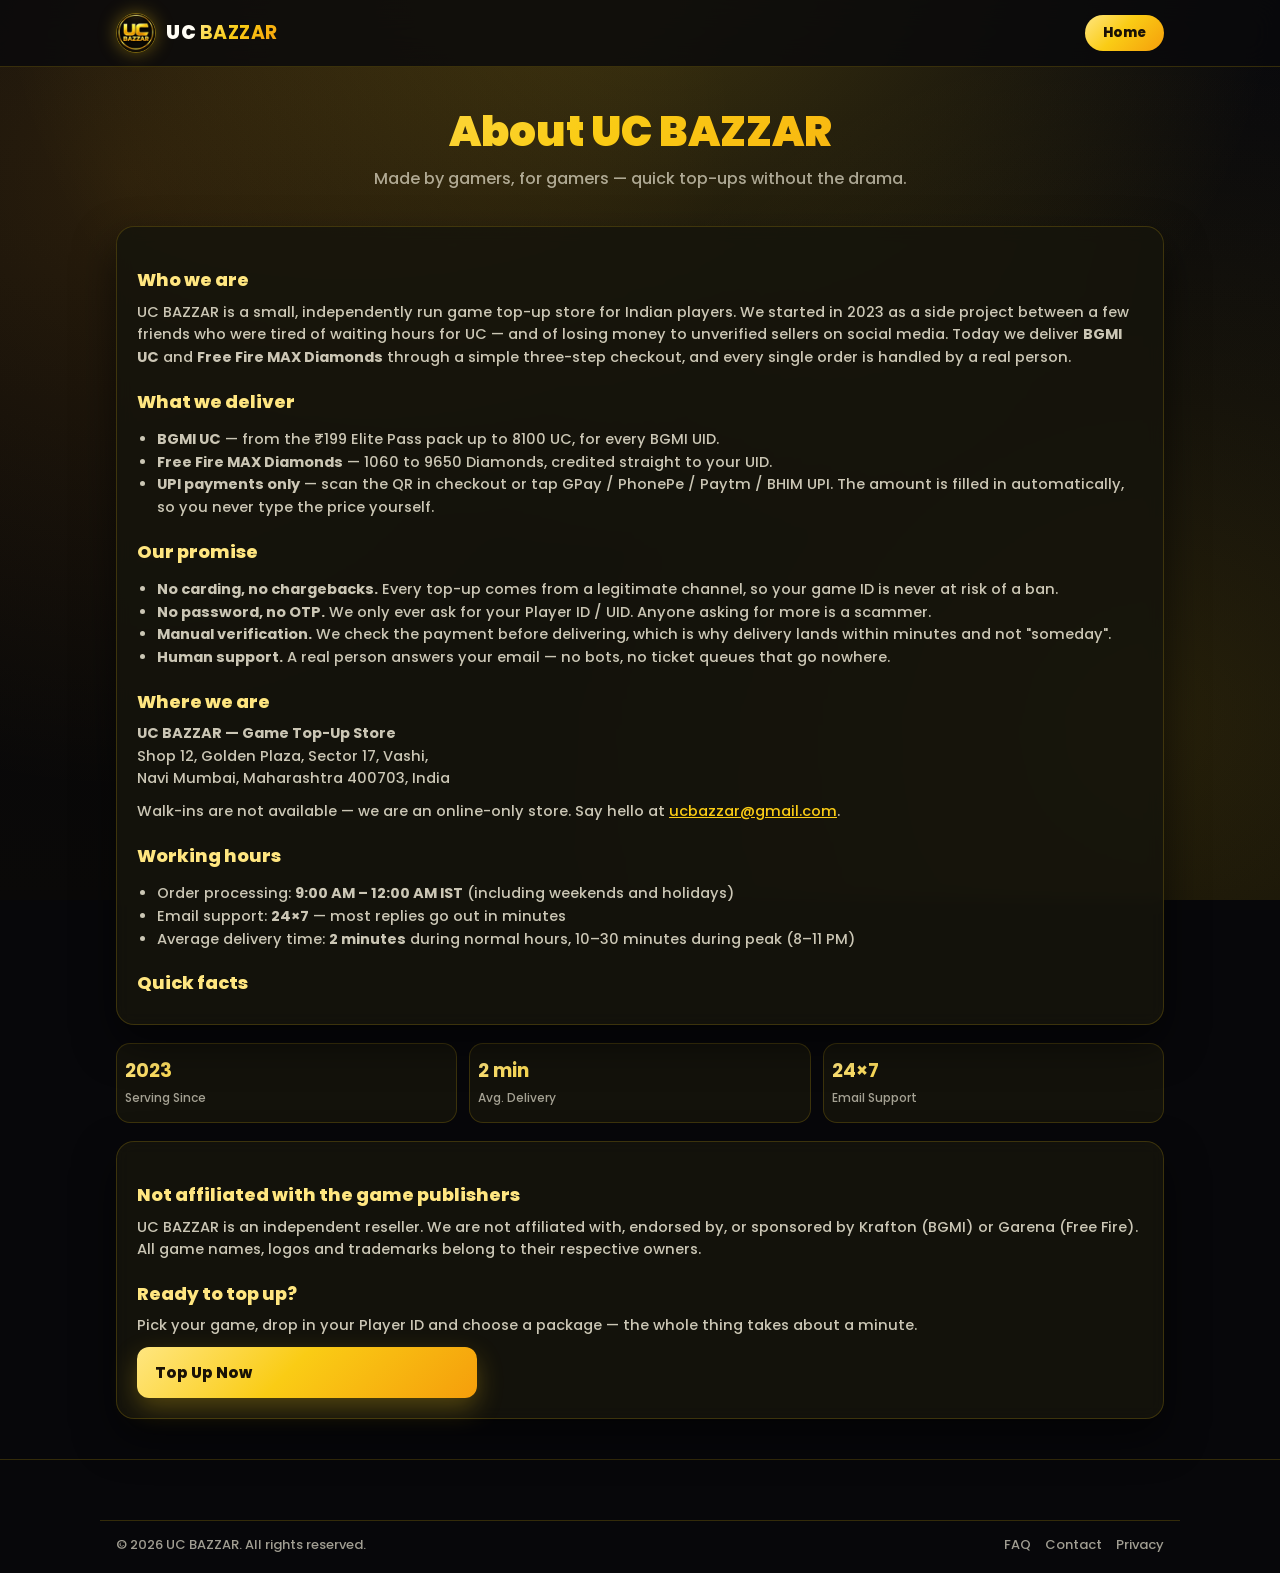
==== commit 20f6c5eb: "UPDATE 1.9 — refresh Free Fire diamond packs and raise the delivered-orders base Free Fire MAX now s" ====
--- a/about.html
+++ b/about.html
@@ -38,7 +38,7 @@
     <h2>What we deliver</h2>
     <ul>
       <li><b>BGMI UC</b> — from the ₹199 Elite Pass pack up to 8100 UC, for every BGMI UID.</li>
-      <li><b>Free Fire MAX Diamonds</b> — 2400 to 10500 Diamonds, credited straight to your UID.</li>
+      <li><b>Free Fire MAX Diamonds</b> — 1060 to 9650 Diamonds, credited straight to your UID.</li>
       <li><b>UPI payments only</b> — scan the QR in checkout or tap GPay / PhonePe / Paytm / BHIM UPI.
           The amount is filled in automatically, so you never type the price yourself.</li>
     </ul>
--- a/styles.css
+++ b/styles.css
@@ -304,6 +304,11 @@
 /* horizontally scrolling review columns */
 .reviews-scroller {
   margin-top: 18px;
+  /* space is reserved before script.js paints the cards — without this the
+     whole page below the reviews (footer included) jumps ~220px (CLS).
+     222px = tallest card (184) + track padding + scroller padding + scrollbar,
+     so the strip is exactly this tall at every screen width */
+  min-height: 222px;
   overflow-x: auto;
   /* no scroll-snap: it fights the continuous auto-scroll and jumps back */
   scroll-snap-type: none;
@@ -318,7 +323,7 @@
 .reviews-track {
   display: grid;
   grid-auto-flow: column;
-  grid-auto-columns: min(78vw, 320px);
+  grid-auto-columns: clamp(280px, 78vw, 320px);
   gap: 12px;
   padding: 4px 4px 8px;
 }
@@ -328,7 +333,9 @@
   margin: 0;
 }
 @media (min-width: 761px) {
-  .reviews-track { grid-auto-columns: min(360px, 30%); }
+  /* clamp keeps card widths (and so card heights) steady on tablets where
+     30% of a 768px screen used to squeeze the quotes into 5 lines */
+  .reviews-track { grid-auto-columns: clamp(300px, 30vw, 360px); }
 }
 
 .faq-item { padding: 0; overflow: hidden; }
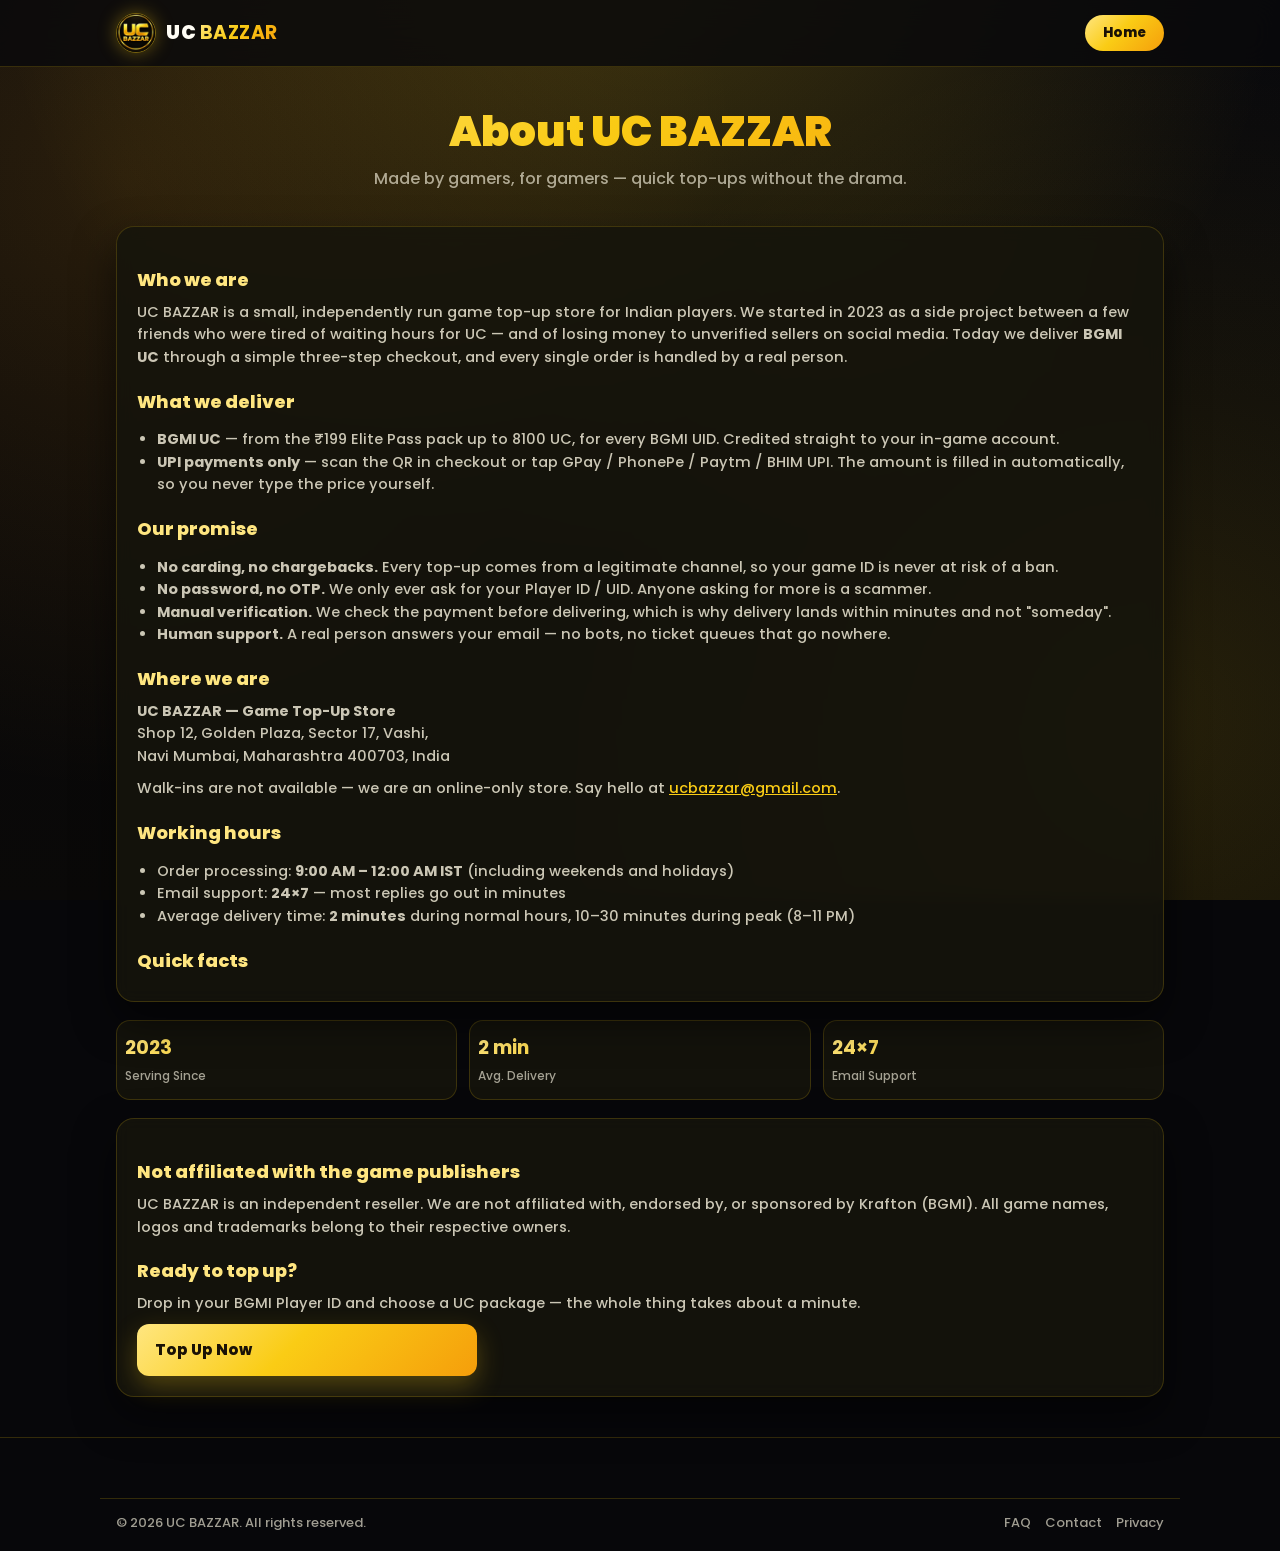
==== commit e68f1429: "UPDATE 2.1 — BGMI-only store (Free Fire removed), counter starts at 750 Free Fire MAX packages, game" ====
--- a/about.html
+++ b/about.html
@@ -4,7 +4,7 @@
 <meta charset="utf-8" />
 <meta name="viewport" content="width=device-width, initial-scale=1" />
 <title>About Us — UC BAZZAR</title>
-<meta name="description" content="About UC BAZZAR — a BGMI UC and Free Fire MAX diamond top-up store for Indian players, with real human support." />
+<meta name="description" content="About UC BAZZAR — an instant BGMI UC top-up store for Indian players, with real human support." />
 <link rel="canonical" href="https://ucbazzar.in/about.html" />
 <link rel="icon" href="/favicon.ico" sizes="any" />
 <link rel="icon" type="image/png" sizes="48x48" href="Assests/favicon-48.png" />
@@ -32,13 +32,12 @@
     <h2>Who we are</h2>
     <p>UC BAZZAR is a small, independently run game top-up store for Indian players. We started in 2023 as a
     side project between a few friends who were tired of waiting hours for UC — and of losing money to
-    unverified sellers on social media. Today we deliver <b>BGMI UC</b> and <b>Free Fire MAX Diamonds</b>
+    unverified sellers on social media. Today we deliver <b>BGMI UC</b>
     through a simple three-step checkout, and every single order is handled by a real person.</p>
 
     <h2>What we deliver</h2>
     <ul>
-      <li><b>BGMI UC</b> — from the ₹199 Elite Pass pack up to 8100 UC, for every BGMI UID.</li>
-      <li><b>Free Fire MAX Diamonds</b> — 1060 to 9650 Diamonds, credited straight to your UID.</li>
+      <li><b>BGMI UC</b> — from the ₹199 Elite Pass pack up to 8100 UC, for every BGMI UID. Credited straight to your in-game account.</li>
       <li><b>UPI payments only</b> — scan the QR in checkout or tap GPay / PhonePe / Paytm / BHIM UPI.
           The amount is filled in automatically, so you never type the price yourself.</li>
     </ul>
@@ -77,10 +76,10 @@
   <div class="card prose">
     <h2>Not affiliated with the game publishers</h2>
     <p>UC BAZZAR is an independent reseller. We are not affiliated with, endorsed by, or sponsored by
-    Krafton (BGMI) or Garena (Free Fire). All game names, logos and trademarks belong to their respective owners.</p>
+    Krafton (BGMI). All game names, logos and trademarks belong to their respective owners.</p>
 
     <h2>Ready to top up?</h2>
-    <p>Pick your game, drop in your Player ID and choose a package — the whole thing takes about a minute.</p>
+    <p>Drop in your BGMI Player ID and choose a UC package — the whole thing takes about a minute.</p>
     <a class="btn btn-primary" href="index.html#store" style="max-width:340px">Top Up Now</a>
   </div>
 </main>
